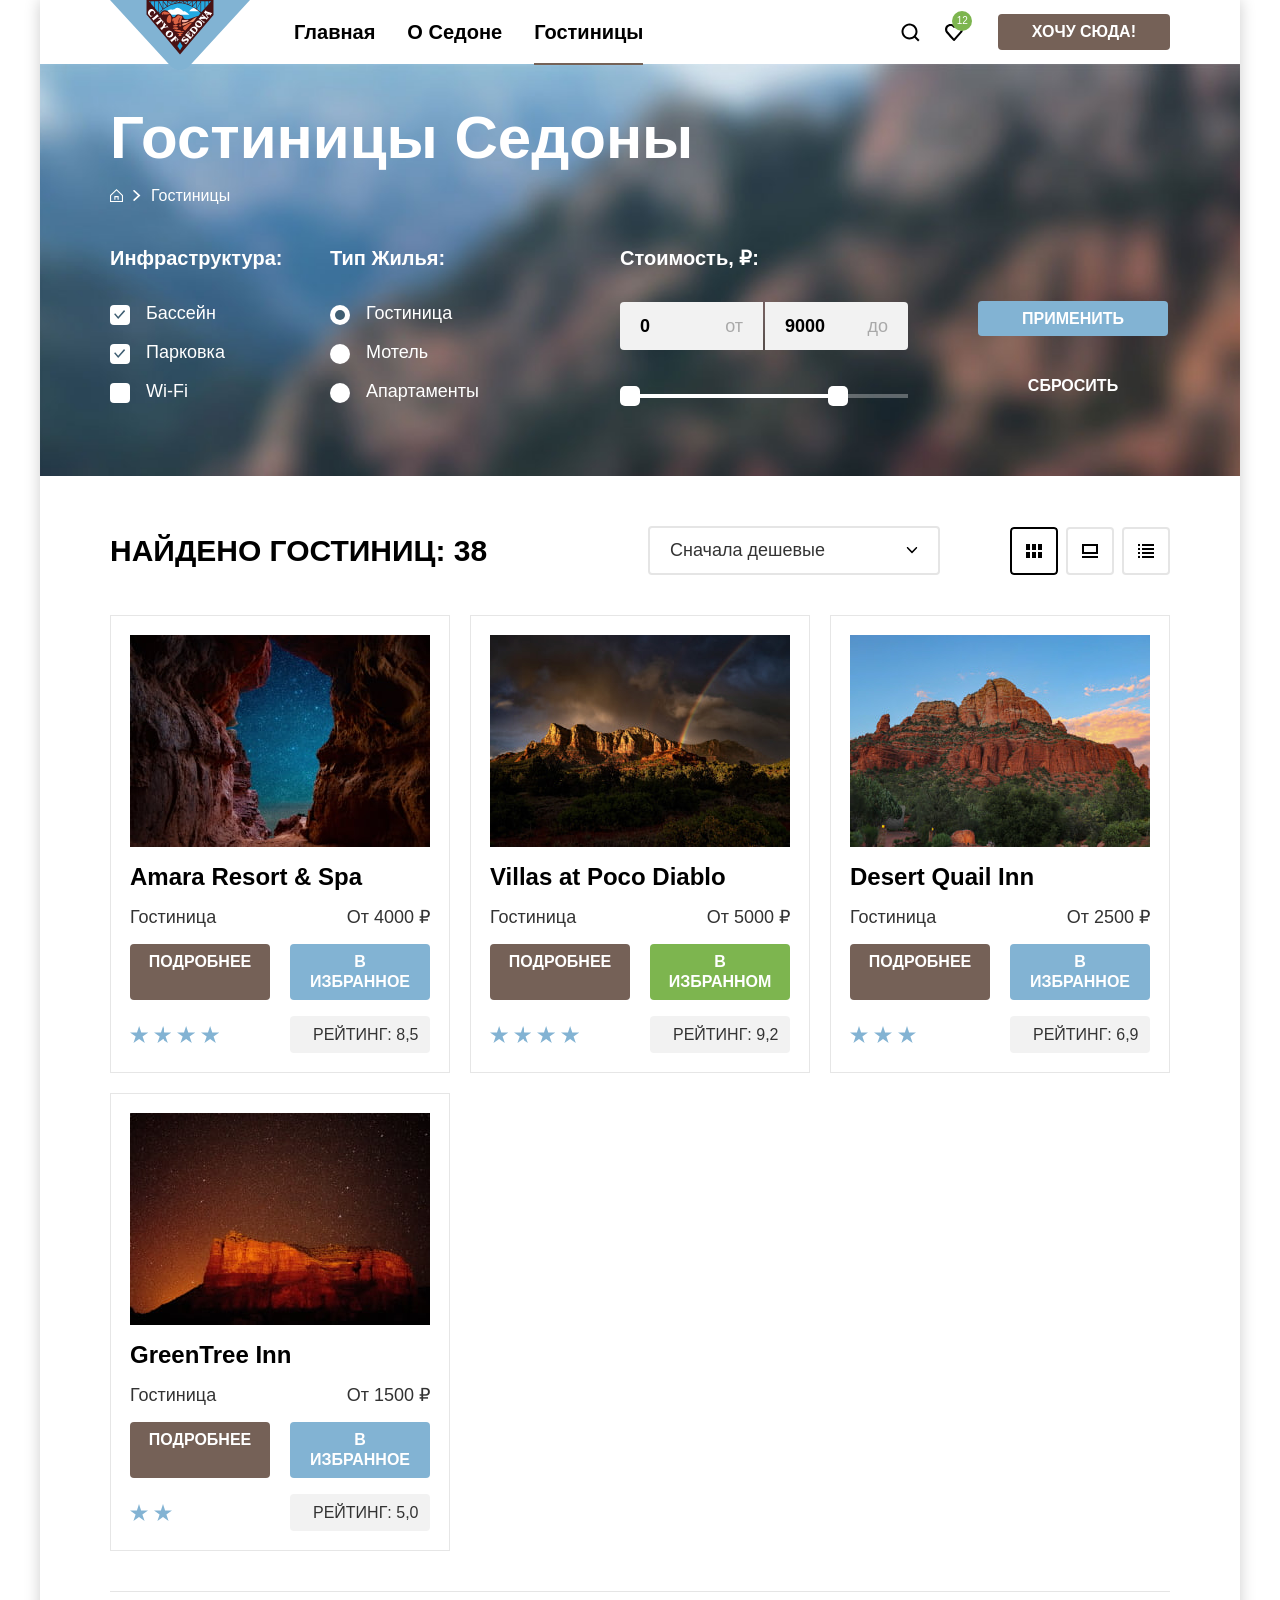
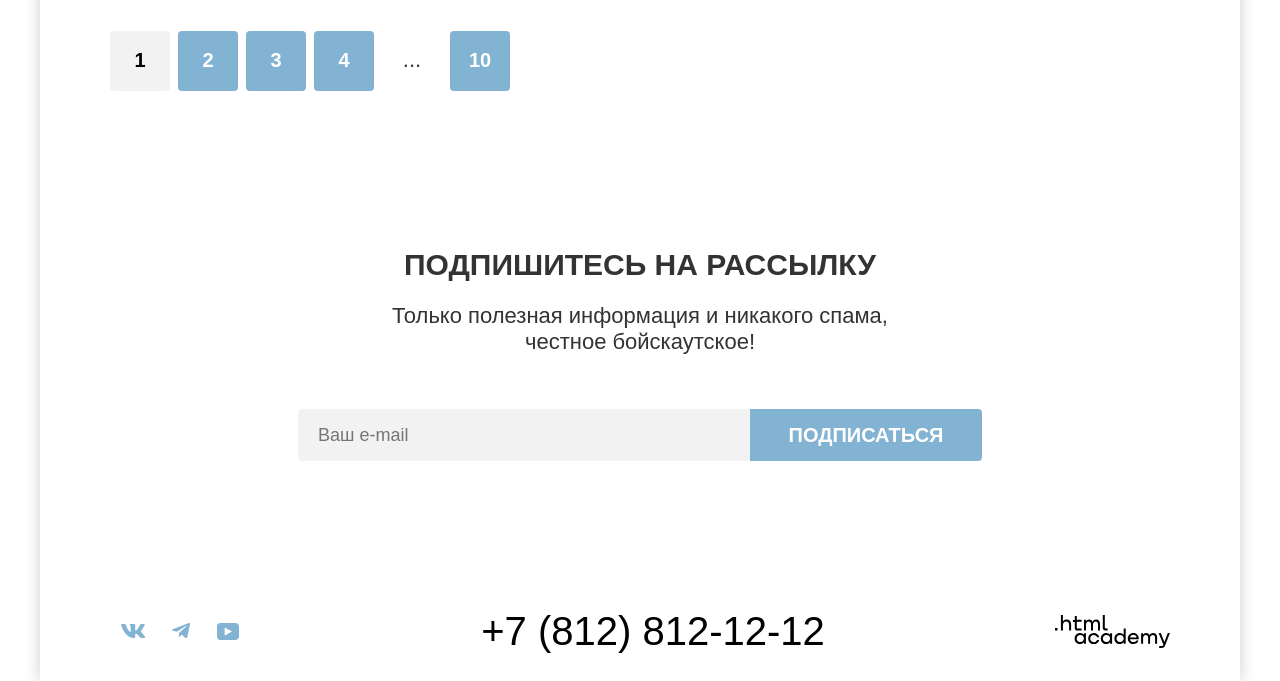
==== catalog.html @ 86e35dd7 "Merge pull request #1 from SvetLanna102/master" ====
<!doctype html>
<html lang="ru">

  <head>
    <meta charset="utf-8">
    <title>HTML Academy: Седона</title>
    <link rel="icon" href="favicon.ico" sizes="32x32">
    <link rel="shortcut icon" href="favicon.ico" type="images/x-icon">
    <link rel="stylesheet" href="styles/styles.css">
    <link rel="stylesheet" href="styles/outline-settings.css">
  </head>

  <body>
    <div class="page-container">
      <header data-test="header" class="header-page">
        <a class="navigation-logo" href="index.html">
          <img class="header-page-logo" src="images/logo-sedona.svg" width="140" height="70"
            alt="Логотип городка Седона">
        </a>
        <nav class="navigation">
          <ul class="navigation-list">
            <li class="navigation-item">
              <a class="navigation-link" href="index.html" aria-current="page">Главная</a>
            </li>
            <li class="navigation-item">
              <a class="navigation-link" href="#">О Седоне</a>
            </li>
            <li class="navigation-item">
              <a class="navigation-link navgation-link-current" href="catalog.html">Гостиницы</a>
            </li>
          </ul>
          <ul class="navigation-user">
            <li class="navigation-user-item">
              <a class="navigation-link navigation-link-search" href="#">
                <span class="visually-hidden">Поиск</span>
              </a>
            </li>
            <li class="navigation-user-item">
              <a class="navigation-link navigation-link-favourites" href="#">
                <span class="visually-hidden">Избранное</span>
                <span class="count">12</span>
              </a>
            </li>
            <li class="navigation-user-item">
              <a class="navigation-link-button" href="#">Хочу сюда!</a>
            </li>
          </ul>
        </nav>

      </header>
      <main data-test="main" class="main-inner">
        <section data-test="filter" class="filter-content">
          <header class="inner-header">
            <h1 class="inner-header-title">Гостиницы Седоны</h1>
            <ul class="breadcrumbs">
              <li class="breadcrumbs-item">
                <a class="breadcrumbs-link" href="index.html">
                  <span class="visually-hidden">Главная</span>
                </a>
              </li>
              <li class="breadcrumbs-item">
                <a class="breadcrumbs-link-hotel">Гоcтиницы</a>
              </li>
            </ul>
          </header>
          <h2 class="visually-hidden">Фильтры для поиска</h2>
          <form class="catalog-filter" action="https://echo.htmlacademy.ru/" method="get">
            <fieldset class="filter-content-group filter-complex">
              <legend class="filter-content-title">Инфраструктура:</legend>
              <ul class="filter-content-list">
                <li class="filter-content-item">
                  <label class="control">
                    <input class="control-input visually-hidden" type="checkbox" name="swiming-pool" checked>
                    <span class="control-mark"></span>
                    <span class="control-label"> Бассейн </span>
                  </label>
                </li>
                <li class="filter-content-item">
                  <label class="control">
                    <input class="control-input visually-hidden" type="checkbox" name="parking" checked>
                    <span class="control-mark"></span>
                    <span class="control-label"> Парковка </span>

                  </label>
                </li>
                <li class="filter-content-item">
                  <label class="control">
                    <input class="control-input visually-hidden" type="checkbox" name="wi-fi">
                    <span class="control-mark"></span>
                    <span class="control-label"> Wi-Fi </span>

                  </label>
                </li>
              </ul>
            </fieldset>
            <fieldset class="filter-content-group filter-type-housing">
              <legend class="filter-content-title">Тип Жилья:</legend>
              <ul class="filter-content-list">
                <li class="filter-content-item">
                  <label class="control">
                    <input class="control-input visually-hidden" type="radio" name="hotel-group" value="hotel" checked>
                    <span class="control-mark"></span>
                    <span class="control-label"> Гостиница </span>
                  </label>
                </li>
                <li class="filter-content-item">
                  <label class="control">
                    <input class="control-input visually-hidden" type="radio" name="hotel-group" value="motel">
                    <span class="control-mark"></span>
                    <span class="control-label"> Мотель </span>
                  </label>
                </li>
                <li class="filter-content-item">
                  <label class="control">
                    <input class="control-input visually-hidden" type="radio" name="hotel-group" value="apartmens">
                    <span class="control-mark"></span>
                    <span class="control-label"> Апартаменты </span>
                  </label>
                </li>
              </ul>
            </fieldset>
            <fieldset class="filter-content-group filter-cost">
              <legend class="filter-content-title">Стоимость, ₽:</legend>
              <div class="range-cost">
                <label for="price-from" class="catalog-filter-label">
                  <span class="price-filter-text">от</span>
                  <input class="field-price field-price-from" type="number" name="price-from" id="price-from" value="0"
                    placeholder="0"></label>
                <label for="price-to" class="catalog-filter-label">
                  <span class="price-filter-text">до</span>
                  <input class="field-price field-price-to" type="number" name="price-to" id="price-to" value="9000"
                    placeholder="9000"></label>
              </div>

              <div class="range-scale">
                <div class="range-bar" style="left: 0; width: 226px;">
                  <button type="button" class="range-toggle toggle-min">
                    <span class="visually-hidden">Изменить минимальную цену</span>
                  </button>
                  <button type="button" class="range-toggle toggle-max">
                    <span class="visually-hidden">Изменить максимальную цену</span>
                  </button>
                </div>
              </div>

            </fieldset>
            <div class="filter-content-button">
              <button class="button-apply" type="submit">Применить</button>
              <button class="button-reset" type="reset">Сбросить</button>
            </div>
          </form>
        </section>
        <section data-test="catalog" class="catalog-hotel">
          <div class="catalog-hotel-sorting">
            <h2 class="catalog-hotel-title">Найдено гостиниц: <span>38</span></h2>
            <select class="select-catalog-hotel" aria-label="Сортировка">
              <option value="cheap">Сначала дешевые</option>
              <option value="expensive">Сначала дорогие</option>
            </select>
            <ul class="view-card-hotel-list">
              <li class="view-card-hotel-item">
                <a class="view-sort view-sort-tile " href="catalog.html?view=tile">
                  <span class="visually-hidden">Показать карточки</span>
                </a>
              </li>
              <li class="view-card-hotel-item">
                <a class="view-sort view-sort-card " href="catalog.html?view=card">
                  <span class="visually-hidden">Показать карточки подробнее</span>
                </a>
              </li>
              <li class="view-card-hotel-item">
                <a class="view-sort view-sort-list" href="catalog.html?view=list">
                  <span class="visually-hidden">Показать список</span>
                </a>
              </li>
            </ul>
          </div>
          <ul class="card-hotel-list">
            <li class="card-hotel-item">
              <a class="card-hotel-title-link" href="#">
                <h3 class="card-hotel-title">Amara Resort & Spa</h3>
              </a>
              <a class="card-hotel-link" href="#">
                <img class="card-hotel-image" src="images/catalog/hotel-1.jpg" width="300" height="212"
                  alt="Вид на ночное небо из ущелья">
              </a>
              <p class="card-hotel-group">Гостиница</p>
              <p class="card-hotel-price">От 4000 ₽</p>
              <a class="card-hotel-more" href="#">Подробнее</a>
              <button class="favorites" type="button">В избранное</button>
              <p class="stars stars-four">
                <span class="visually-hidden">4 звезды</span>
              </p>
              <p class="rating">Рейтинг: 8,5</p>
            </li>
            <li class="card-hotel-item">
              <a class="card-hotel-title-link" href="#">
                <h3 class="card-hotel-title">Villas at Poco Diablo</h3>
              </a>
              <a class="card-hotel-link" href="#">
                <img class="card-hotel-image" src="images/catalog/hotel-2.jpg" width="300" height="212"
                  alt="Вид на горы и радугу">
              </a>
              <p class="card-hotel-group">Гостиница</p>
              <p class="card-hotel-price">От 5000 ₽</p>
              <a class="card-hotel-more" href="#">Подробнее</a>
              <button class="favorites favorites-active" type="button">В избранном</button>
              <p class="stars stars-four">
                <span class="visually-hidden">4 звезды</span>
              </p>
              <p class="rating">Рейтинг: 9,2</p>
            </li>
            <li class="card-hotel-item">
              <a class="card-hotel-title-link" href="#">
                <h3 class="card-hotel-title">Desert Quail Inn</h3>
              </a>
              <a class="card-hotel-link" href="#">
                <img class="card-hotel-image" src="images/catalog/hotel-3.jpg" width="300" height="212"
                  alt="Вид на дневное небо и горы"></a>
              <p class="card-hotel-group">Гостиница</p>
              <p class="card-hotel-price">От 2500 ₽</p>
              <a class="card-hotel-more" href="#">Подробнее</a>
              <button class="favorites" type="button">В избранное</button>
              <p class="stars stars-three">
                <span class="visually-hidden">3 звезды</span>
              </p>
              <p class="rating">Рейтинг: 6,9</p>
            </li>
            <li class="card-hotel-item">
              <a class="card-hotel-title-link" href="#">
                <h3 class="card-hotel-title">GreenTree Inn</h3>
              </a>
              <a class="card-hotel-link" href="#">
                <img class="card-hotel-image" src="images/catalog/hotel-4.jpg" width="300" height="212"
                  alt="Вид на ночное небо и горы"></a>
              <p class="card-hotel-group">Гостиница</p>
              <p class="card-hotel-price">От 1500 ₽</p>
              <a class="card-hotel-more" href="#">Подробнее</a>
              <button class="favorites" type="button">В избранное</button>
              <p class="stars stars-two">
                <span class="visually-hidden">2 звезды</span>
              </p>
              <p class="rating">Рейтинг: 5,0</p>
            </li>
          </ul>
          <ul class="pagination">
            <li class="pagination-item">
              <a class="pagination-link pagination-current" href="#">1</a>
            </li>
            <li class="pagination-item">
              <a class="pagination-link" href="#">2</a>
            </li>
            <li class="pagination-item">
              <a class="pagination-link" href="#">3</a>
            </li>
            <li class="pagination-item">
              <a class="pagination-link" href="#">4</a>
            </li>
            <li class="pagination-item">
              <span class="ellipsis">...</span>
            </li>
            <li class="pagination-item">
              <a class="pagination-link" href="#">10</a>
            </li>
          </ul>
        </section>
        <section data-test="subscribe" class="subscribe-catalog">
          <h2 class="subscribe-title-catalog">Подпишитесь на рассылку</h2>
          <p class="subscribe-description">
            Только полезная информация и никакого спама,<br> честное бойскаутское!
          </p>
          <form class="subscribe-form" action="https://echo.htmlacademy.ru/" method="post">
            <label for="subscribe-email" class="visually-hidden">Email</label>
            <input class="subscribe-field subscribe-field-catalog" placeholder="Ваш e-mail" type="email"
              name="subscribe-email" id="subscribe-email" required>
            <button class="button subscribe-button" type="submit">Подписаться</button>
          </form>
        </section>
      </main>

      <footer data-test="footer" class="page-footer">
        <ul class="footer-social-list">
          <li class="social-item">
            <a class="button-social-vk" href="#">
              <span class="visually-hidden">ВКонтакте</span>
            </a>
          </li>
          <li class="footer-social-item">
            <a class="button-social-telegram" href="#">
              <span class="visually-hidden">Телеграм</span>
            </a>
          </li>
          <li class="footer-social-item">
            <a class="button-social-youtube" href="#">
              <span class="visually-hidden">Ютуб</span>
            </a>
          </li>
        </ul>
        <a class="contacts-phone" href="tel:88128121212">+7 (812) 812-12-12</a>
        <a class="htmlacademy-link" href="https://htmlacademy.ru/">
          <span class="visually-hidden">"Логотип HTML academy"</span>
        </a>
      </footer>
    </div>
  </body>

</html>
---- styles/styles.css ----
@font-face {
  font-family: "PT Sans";
  font-weight: 400;
  font-style: normal;
  src: url("../fonts/ptsans-400.woff2") format("woff2");
  font-display: swap;
}

@font-face {
  font-family: "PT Sans";
  font-weight: 700;
  font-style: normal;
  src: url("../fonts/ptsans-700.woff2") format("woff2");
  font-display: swap;
}

body {
  margin: 0;
  font-family: "PT Sans", sans-serif;
  font-size: 22px;
  line-height: 26px;
  color: #333333;
  background-color: #ffffff;
  min-width: 1280px;
  min-height: 100%;
}

*,
*::before,
*::after {
  box-sizing: border-box;
}

html {
  height: 100%;
}

.page-container {
  box-shadow: 0 0 15px 0 rgba(0, 0, 0, 0.2);
  display: flex;
  flex-direction: column;
  min-height: 100vh;
  width: 1200px;
  margin: 0 auto;
}

.header-page {
  display: flex;
  margin: 0;
  padding: 0 70px;
  min-height: 64px;
  align-items: flex-start;
}

.header-page-logo {
  display: block;
}

.navigation {
  display: flex;
  flex-wrap: wrap;
  line-height: 24px;
  font-size: 20px;
  font-weight: 700;
  align-items: flex-start;
  min-height: 64px;
  width: 100%;
}

.navigation-logo {
  margin-right: 28px;
  margin-bottom: -6px;
  z-index: 1;
}

.navigation-logo:hover,
.navigation-logo:focus {
  opacity: 0.8;
  transform: scale(1.05);
}

.navigation-list {
  margin: 0;
  padding: 0;
  list-style-type: none;
  display: flex;
  flex-wrap: wrap;
  max-width: 500px;
}

.navgation-link-current {
  position: relative;
}

.navgation-link-current::after {
  content: "";
  position: absolute;
  left: 16px;
  right: 16px;
  height: 2px;
  bottom: -1px;
  background-color: #756257;
}

.navigation-link,
.navigation-user-link {
  display: block;
  text-decoration: none;
  color: #000000;
  text-align: center;
  padding: 20px 16px;

}

.navigation-link:hover,
.navigation-link:focus-visible {
  opacity: 0.7;
  transform: scale(1.05);
  border-bottom-color: #756257;
}

.navigation-user {
  margin: 0;
  padding: 0;
  list-style-type: none;
  display: flex;
  flex-wrap: wrap;
  margin-left: auto;
  max-width: 310px;
}

.navigation-user-item {
  min-width: 44px;
  min-height: 64px;
}

.navigation-user-link:hover,
.navigation-user-link:focus-visible {
  opacity: 0.7;
  transform: scale(1.05);
}

.navigation-link-favourites,
.navigation-link-search {
  display: block;
  flex-shrink: 0;
  width: 20px;
  height: 20px;
  padding: 22px 10px;
  background-repeat: no-repeat;
  background-position: center;
  box-sizing: content-box;
}

.navigation-link-search {
  background-image: url("../images/icons/search.svg");
}

.navigation-link-favourites {
  position: relative;
  background-image: url("../images/icons/heart.svg");
}

.navigation-link-button {
  display: block;
  font-size: 16px;
  line-height: 20px;
  font-weight: 700;
  color: #ffffff;
  background-color: #756157;
  text-decoration: none;
  text-transform: uppercase;
  padding: 8px 34px;
  border-radius: 4px;
  margin-left: 20px;
  margin-top: 14px;
}

.navigation-link-button:hover,
.navigation-link-button:focus {
  background-color: #615048;
}

.navigation-link-button:active,
.button-search:active {
  color: rgba(255, 255, 255, 0.3);
}

.card-hotel-more {
  font-size: 16px;
  line-height: 20px;
  font-weight: 700;
  color: #ffffff;
  background-color: #756157;
  text-decoration: none;
  text-transform: uppercase;
  padding: 8px;
  border-radius: 4px;
  text-align: center;
}

.card-hotel-more:hover {
  background-color: #615048;
}

.card-hotel-more:active {
  background: #756157;
  color: rgba(255, 255, 255, 0.3);
}

.count {
  font-size: 10px;
  line-height: 10px;
  font-weight: 400;
  color: #ffffff;
  position: absolute;
  background-color: #7db54f;
  text-align: center;
  border-radius: 50%;
  width: 20px;
  height: 20px;
  top: 11px;
  left: 45%;
  padding: 5px;
}

.visually-hidden {
  position: absolute;
  width: 1px;
  height: 1px;
  margin: -1px;
  padding: 0;
  border: 0;
  clip: rect(0 0 0 0);
  overflow: hidden;
}

.main-container {
  flex-grow: 1;
}

.hero {
  background-image: url("../images/divider.svg"), url("../images/background-welcome.jpg");
  background-color: rgba(131, 179, 211, 0.6);
  background-size: 100% auto;
  background-repeat: no-repeat;
  background-position: bottom, center;
  min-height: 485px;
  padding-top: 50px;
  text-align: center;
}

.hero-img {
  max-width: 100%;
  height: auto;
  object-fit: contain;
}

.hero-title {
  font-size: 30px;
  line-height: 36px;
  font-weight: 700;
  text-transform: uppercase;
}

.hero-text {
  font-size: 22px;
  line-height: 26px;
  font-weight: 400;
}

.title {
  font-size: 30px;
  line-height: 36px;
  font-weight: 700;
  text-transform: uppercase;
  margin: 0 auto 25px;
  text-align: center;
}

.text {
  font-size: 22px;
  line-height: 26px;
  font-weight: 400;
  color: #333333;
  text-align: center;
  margin: 0;
}

.advantages {
  max-width: 655px;
  min-height: 260px;
  margin: 0 auto;
  padding: 69px 0;
  text-align: center;
  margin-bottom: 21px;
}

.invitation {
  max-width: 505px;
  min-height: 245px;
  margin: 0 auto;
  padding: 64px 0;
}

.advantages-list {
  margin: 0;
  padding: 0;
  display: flex;
  flex-wrap: wrap;
  list-style: none;
}

.advantages-item-foto {
  color: #ffffff;
  background-color: #82b3d3;
  width: 100%;
  display: flex;
}

.advantages-title-foto {
  font-size: 24px;
  line-height: 28px;
  font-weight: 700;
  text-transform: uppercase;
  margin: 0;
  list-style-type: none;
  margin-bottom: 30px;
  position: relative;
}

.advantages-title-foto::after {
  content: "";
  display: block;
  margin: 30px auto 0;
  width: 60px;
  border-bottom: 2px solid rgba(255, 255, 255, 0.3);
}

.advantages-item {
  background-color: rgba(131, 179, 211, 0.12);
  width: 400px;
  min-height: 385px;
  text-align: center;
  display: flex;
  flex-direction: column;
  align-items: center;
  padding: 112px 84px;
}

.advantages-title::after {
  content: "";
  display: block;
  margin: 30px auto 0;
  width: 60px;
  border-bottom: 2px solid rgba(0, 0, 0, 0.3);
}

.advantages-item-foto-reverse {
  flex-direction: row-reverse;
}

.advantages-item:nth-child(3) {
  background-color: rgba(131, 179, 211, 0.2);
}

.advantages-title {
  font-size: 24px;
  line-height: 28px;
  font-weight: 700;
  color: #000000;
  text-transform: uppercase;
  margin: 0;
  margin-bottom: 30px;
}

.advantages-item-description {
  font-size: 18px;
  line-height: 21px;
  font-weight: 400;
  color: #333333;
  min-width: 231px;
  margin: 0;
}

.advantages-item-description-foto {
  font-size: 18px;
  line-height: 21px;
  font-weight: 400;
  margin: 0;
}

.advantages-item-container {
  width: 400px;
  padding: 102px 85px;
  display: flex;
  flex-direction: column;
  justify-content: center;
  align-items: center;
  text-align: center;
}

.images-street,
.images-bridge {
  width: 800px;
  height: auto;
  vertical-align: middle;
  object-fit: cover;
}

.services-title {
  font-size: 30px;
  line-height: 36px;
  font-weight: 700;
  color: #000000;
  text-transform: uppercase;
  text-align: center;
  margin: 0;
  padding: 0;
  margin-bottom: 20px;
}

.services-description {
  font-size: 22px;
  line-height: 26px;
  font-weight: 400;
  color: #333333;
  text-align: center;
  margin: 0;
  bottom: 0;
}

.services-list {
  display: flex;
  flex-wrap: wrap;
  list-style: none;
  margin: 0;
  padding: 0;
  min-height: 385px;
}

.services-item {
  background-color: rgba(131, 179, 211, 0.12);
  text-align: center;
  width: 400px;
  padding: 80px 85px;
}

.services-item-title {
  font-size: 24px;
  line-height: 28px;
  font-weight: 700;
  margin: 0;
  padding: 0;
  margin-bottom: 30px;
}

.services-item:nth-child(2) {
  background-color: #ffffff;
}

.services-item-description {
  font-size: 18px;
  line-height: 21px;
  font-weight: 400;
  color: #333333;
  margin: 0;
}

.services-item-housing::before {
  background-image: url("../images/icons/home-1.svg");
}

.services-item-food::before {
  background-image: url("../images/icons/food.svg");
}

.services-item-souvenirs::before {
  background-image: url("../images/icons/present.svg");
}

.services-item::before {
  content: "";
  background-repeat: no-repeat;
  background-position: center;
  background-size: contain;
  display: block;
  margin: auto;
  width: 75px;
  height: 72px;
  margin-bottom: 30px;
}

.booking {
  padding: 95px 300px;
  text-align: center;
}

.booking-title {
  font-size: 30px;
  line-height: 36px;
  font-weight: 700;
  color: #000000;
  text-transform: uppercase;
  margin: 0;
  margin-bottom: 20px;
}

.booking-description {
  font-size: 22px;
  line-height: 26px;
  font-weight: 400;
  color: #333333;
  margin: 0;
  margin-bottom: 55px;
}

.button-search {
  font-family: inherit;
  font-size: 20px;
  line-height: 36px;
  font-weight: 700;
  color: #ffffff;
  background-color: #756157;
  width: 376px;
  min-height: 52px;
  text-decoration: none;
  text-transform: uppercase;
  margin: 0;
  border: none;
}

.button-search:hover,
.button-search:focus {
  background-color: #615048;
}

.subscribe-form {
  display: flex;
  width: 100%;
  max-width: 684px;
  min-height: 52px;
}

.subscribe,
.subscribe-catalog {
  padding: 96px 258px 104px;
  text-align: center;
  min-height: 415px;
}

.subscribe {
  background-image: url("../images/background-filter.jpg");
  background-color: #82b3d3;
  background-repeat: no-repeat;
  background-position: center;
  background-size: cover;
}

.subscribe-title,
.subscribe-title-catalog {
  font-size: 30px;
  line-height: 36px;
  font-weight: 700;
  text-align: center;
  text-decoration: none;
  text-transform: uppercase;
  margin: 0;
  margin-bottom: 20px;
}

.subscribe-title {
  color: #ffffff;
}

.subscribe-description {
  margin: 0;
  margin-bottom: 54px;
}

.subscribe-note {
  font-size: 22px;
  line-height: 26px;
  font-weight: 400;
  color: #ffffff;
  text-align: center;
  text-decoration: none;
  margin: 0;
  margin-bottom: 55px;
}

.subscribe-button {
  font-family: inherit;
  font-size: 20px;
  line-height: 36px;
  font-weight: 700;
  color: #ffffff;
  text-transform: uppercase;
  background-color: #82b3d3;
  width: 232px;
  border-style: none;
  border-radius: 0 4px 4px 0;
}

.subscribe-button:hover,
.subscribe-button:focus {
  background-color: #68a2ca;
}

.subscribe-button:active {
  color: rgba(255, 255, 255, 0.3);
}

.subscribe-field:disabled {
  cursor: not-allowed;
}

.button-search:disabled,
.subscribe-button:disabled,
.button-apply:disabled,
.favorites:disabled,
.card-hotel-more:disabled {
  background-color: #e5e5e5;
  cursor: not-allowed;
  pointer-events: none;
}

.button-reset:disabled {
  opacity: 0.1;
}

.subscribe-field {
  flex-grow: 1;
  font-family: inherit;
  font-size: 18px;
  line-height: 24px;
  font-weight: 400;
  box-sizing: border-box;
  padding: 12px 20px;
  border-radius: 4px 0 0 4px;
  border-style: none;
}

.subscribe-field-catalog {
  background: #f2f2f2;
}

.page-footer {
  display: flex;
  justify-content: space-between;
  align-items: center;
  padding: 45px 70px 30px;
  max-width: 1200px;
}

.footer-social-list {
  display: flex;
  flex-wrap: wrap;
  margin: 0;
  padding: 0;
  list-style: none;
  max-width: 240px;
}

.button-social-vk,
.button-social-telegram,
.button-social-youtube {
  display: block;
  width: 47px;
  height: 40px;
  background-color: #83b3d3;
  -webkit-mask-repeat: no-repeat;
  mask-repeat: no-repeat;
  -webkit-mask-position: center;
  mask-position: center;
}

.button-social-vk {
  -web-mask-image: url("../images/social-vk.svg");
  mask-image: url("../images/social-vk.svg");
}

.button-social-telegram {
  -web-mask-image: url("../images/social-telegram.svg");
  mask-image: url("../images/social-telegram.svg");
}

.button-social-youtube {
  -web-mask-image: url("../images/social-youtube.svg");
  mask-image: url("../images/social-youtube.svg");
}

.button-social-vk:hover,
.button-social-vk:focus,
.button-social-telegram:hover,
.button-social-telegram:focus,
.button-social-youtube:hover,
.button-social-youtube:focus {
  background: #68a2ca;
}

.button-social-vk:active,
.button-social-telegram:active,
.button-social-youtube:active {
  background: rgba(104, 162, 202, 0.3);
}

.contacts-phone {
  font-size: 40px;
  line-height: 40px;
  color: #000000;
  text-decoration: none;
  text-transform: uppercase;
  text-align: center;
  width: 400px;
}

.contacts-phone:hover,
.contacts-phone:focus {
  color: #756157;
}

.contacts-phone:active {
  color: rgba(117, 97, 87, 0.3);
}

.htmlacademy-link {
  display: block;
  mask-image: url("../images/logo-html-academy.svg");
  mask-repeat: no-repeat;
  mask-position: center;
  width: 115px;
  height: 35px;
  background: #000000;
}

.htmlacademy-link:hover,
.htmlacademy-link:focus {
  background: #756157;
}

.htmlacademy-link:active {
  background: rgba(117, 97, 87, 0.3);
}

.inner-header-title {
  font-size: 60px;
  line-height: 78px;
  font-weight: 700;
  color: #ffffff;
  text-decoration: none;
  margin: 0;
  margin-bottom: 8px;
}

.filter-content {
  background-image: url("../images/catalog-filter.jpg");
  background-repeat: no-repeat;
  background-position: center;
  background-color: #82b3d3;
  background-size: cover;
  min-height: 412px;
  padding: 35px 70px;
}

.breadcrumbs {
  display: flex;
  flex-wrap: wrap;
  margin: 0 0 40px 0;
  padding: 0;
  list-style-type: none;
  align-items: center;
}

.breadcrumbs-item {
  display: flex;
  align-items: center;
}

.breadcrumbs-link:hover,
.breadcrumbs-link-hotel:hover {
  opacity: 0.6;
}

.breadcrumbs-link:active,
.breadcrumbs-link-hotel:active {
  opacity: 0.3;
}

.breadcrumbs-link {
  display: block;
  background-image: url("../images/icons/house.svg");
  background-repeat: no-repeat;
  background-position: center;
  background-size: contain;
  width: 13px;
  height: 15px;
}

.breadcrumbs-item:not(:last-child)::after {
  content: "";
  display: block;
  background-image: url("../images/icons/vector-breadcrumbs.svg");
  background-repeat: no-repeat;
  background-position: center;
  background-size: contain;
  width: 8px;
  height: 11px;
  margin-left: 10px;
  margin-right: 10px;
}

.breadcrumbs-link-hotel {
  font-size: 16px;
  line-height: 21px;
  font-weight: 400;
  color: #ffffff;
  text-decoration: none;
}

.control {
  position: relative;
  display: block;
  padding-left: 36px;
  font-size: 18px;
  line-height: 23px;
  font-weight: 400;
  color: #ffffff;
}

.control:has(.control-input:disabled) {
  opacity: 0.3;
  pointer-events: none;
}

.control-mark {
  position: absolute;
  top: 1px;
  left: 0;
  width: 20px;
  height: 20px;
  background-color: #ffffff;
  border-radius: 4px;
  box-sizing: border-box;
  margin: 0;
  margin-top: 1.5px;
  margin-bottom: 1.5px;
}

.control-label {
  text-align: center;
}

.control-input[type="checkbox"]:checked + .control-mark::before {
  content: "";
  position: absolute;
  top: 50%;
  left: 50%;
  transform: translate(-50%, -50%);
  width: 12px;
  height: 12px;
  background-image: url("../images/icons/check-mark.svg");
  background-repeat: no-repeat;
  background-position: center;
  background-size: contain;
}

.control:hover .control-mark {
  background-color: rgba(255, 255, 255, 0.6);
  border-color: rgba(255, 255, 255, 0.6)
}

.control-input:focus-visible + .control-mark {
  outline: 3px solid #83b3d3;
}

.control:hover .control-label {
  color: rgba(255, 255, 255, 0.6);
}

.control-input[type="radio"] + .control-mark {
  border-radius: 50%;
}

.control-input[type="radio"]:checked + .control-mark::before {
  position: absolute;
  top: 5px;
  left: 5px;
  width: 10px;
  height: 10px;
  background: #3f5e72;
  border-radius: 50%;
  content: "";
}

.filter-content-title {
  font-size: 20px;
  line-height: 24px;
  font-weight: 700;
  color: #ffffff;
  margin-bottom: 32px;
  padding: 0;
}

.filter-content-list {
  margin: 0;
  padding: 0;
  display: flex;
  flex-direction: column;
  gap: 16px;
  list-style-type: none;
  min-width: 112px;
}

.filter-content-group {
  border: none;
  margin: 0;
  padding: 0;
  min-width: 150px;
}

.filter-complex {
  margin-right: 70px;
}

.filter-type-housing {
  margin-right: 140px;
}

.filter-cost {
  min-width: 288px;
  margin-right: 70px;
}

.catalog-filter {
  display: flex;
  align-items: flex-start;
  margin: 0;
  padding: 0;
}

.range-cost {
  display: flex;
  width: 288px;
}

.range-scale {
  position: relative;
  width: 100%;
  height: 4px;
  margin-top: 44px;
  background-color: rgba(255, 255, 255, 0.3);
}

.range-bar {
  position: absolute;
  height: 4px;
  background-color: #ffffff;
}

.range-toggle {
  position: absolute;
  width: 20px;
  height: 20px;
  background: #ffffff;
  border: none;
  border-radius: 5px;
  cursor: pointer;
}

.range-toggle:hover {
  background-color: #ffffff;
  box-shadow: 0 4px 10px 0 rgba(0, 0, 0, 0.25);
}

.range-toggle:focus {
  border: 3px solid #83b3d3;
  box-shadow: 0 4px 10px 0 rgba(0, 0, 0, 0.25);
  outline: none;
}

.range-toggle:active {
  border: 2px solid #83b3d3;
  box-shadow: 0 7px 15px 0 rgba(0, 0, 0, 0.4);
}

.toggle-min {
  top: -8px;
  left: 0;
}

.toggle-max {
  top: -8px;
  right: -2px;
}

.catalog-filter-label:not(:last-child) {
  display: flex;
  margin-right: 2px;
}

.field-price::-webkit-outer-spin-button,
.field-price::-webkit-inner-spin-button {
  appearance: none;
  margin: 0;
}

.catalog-filter-label {
  position: relative;
}

.price-filter-text {
  position: absolute;
  font-size: 18px;
  line-height: 24px;
  font-weight: 400;
  top: 12px;
  right: 20px;
  color: rgba(0, 0, 0, 0.3)
}

.field-price {
  font-family: inherit;
  font-size: 18px;
  line-height: 24px;
  font-weight: 700;
  width: 143px;
  height: 48px;
  outline: none;
  box-sizing: border-box;
  background-color: #f2f2f2;
  padding: 12px 40px 12px 20px;
  border-style: none;
  -moz-appearance: textfield;
}

.field-price:hover {
  background-color: #e5e5e5;
}

.field-price:focus {
  border: 3px solid #83b3d3;
}

.field-price-from {
  border-radius: 4px 0 0 4px;
}

.field-price-to {
  border-radius: 0 4px 4px 0;
}

.catalog-hotel-sorting {
  display: flex;
  align-items: center;
  margin-bottom: 40px;
}

.view-card-hotel-list {
  display: flex;
  flex-wrap: wrap;
  margin: 0;
  padding: 0;
  list-style-type: none;
  margin-left: auto;
}

.view-card-hotel-item {
  width: 48px;
  height: 48px;
  margin-right: 8px;
}

.view-card-hotel-item:last-child {
  margin-right: 0;
}

.view-sort {
  display: block;
  box-sizing: border-box;
  border-radius: 4px;
  width: 48px;
  height: 48px;
  background-repeat: no-repeat;
  background-position: center;
}

.view-sort-tile {
  background-image: url("../images/icons/view-icon-3.svg");
}

.view-sort-card {
  background-image: url("../images/icons/view-icon-2.svg");
  border: 2px solid #e5e5e5;
}

.view-sort-list {
  background-image: url("../images/icons/view-icon-1.svg");
  border: 2px solid #e5e5e5;
}

.view-sort:hover {
  border: 2px solid #000000;
}

.view-sort:focus {
  border: 2px solid #68a2ca;
  outline: none;
}

.card-hotel-list {
  display: grid;
  grid-template-columns: repeat(3, 1fr);
  gap: 20px;
  padding: 0;
  list-style: none;
  margin: 0;
  margin-bottom: 40px;
  position: relative;
}

.card-hotel-list::after {
  content: "";
  position: absolute;
  height: 1px;
  width: 1060px;
  background-color: #e5e5e5;
  top: 100%;
  margin-top: 40px;
}

.card-hotel-item {
  display: grid;
  grid-template-rows: 212px 1fr repeat(3, auto);
  grid-template-columns: 140px 140px;
  gap: 16px 20px;
  padding: 19px;
  border: 1px solid #e6e6e6;
  width: 340px;
  min-height: 438px;
}

.card-hotel-image:hover {
  opacity: 0.9;
}

.button-apply,
.button-reset {
  font-family: inherit;
  font-size: 16px;
  font-weight: 700;
  line-height: 20px;
  color: #ffffff;
  border-radius: 4px;
  min-width: 190px;
  min-height: 35px;
  text-align: center;
  text-transform: uppercase;
  border: none;
}

.button-apply {
  background: #82b3d3;
  margin-bottom: 32px;
}

.button-apply:hover {
  background: #68a2ca;
}

.button-apply:focus-visible {
  background-color: #68a2ca;
  color: #ffffff;
  outline: none;
}

.button-apply:active {
  background: #82b3d3;
  color: rgba(255, 255, 255, 0.3);
}

.button-reset {
  background-color: transparent;
}

.button-reset:hover {
  color: rgba(255, 255, 255, 0.8);
}

.button-reset:focus-visible {
  border: 3px solid #83b3d3;
  outline: none;
}

.button-reset:active {
  color: rgba(255, 255, 255, 0.3);
}

.filter-content-button {
  margin-left: auto;
  padding-top: 0;
  align-self: flex-end;
}

.catalog-hotel {
  padding: 50px 70px 60px;
}

.catalog-hotel-title {
  font-size: 30px;
  line-height: 36px;
  font-weight: 700;
  color: #000000;
  text-transform: uppercase;
  margin: 0;
  padding: 0;
  width: 538px;
}

.card-hotel-link {
  text-decoration: none;
  grid-column: 1/-1;
  grid-row: 1;
}

.card-hotel-title {
  font-size: 24px;
  line-height: 28px;
  font-weight: 700;
  color: #000000;
  margin: 0;
  grid-column: 1/-1;
  grid-row: 3;
}

.card-hotel-title-link {
  grid-column: 1/-1;
  grid-row: 2;
  text-decoration: none;
}

.card-hotel-title:hover {
  opacity: 0.9;
  transform: scale(1.02);
}

.select-catalog-hotel {
  font-family: inherit;
  font-size: 18px;
  line-height: 21px;
  color: #333333;
  display: block;
  width: 292px;
  height: 49px;
  appearance: none;
  border: 2px solid #e5e5e5;
  background-color: #ffffff;
  border-radius: 4px;
  padding: 12px 20px;
  background-image: url("../images/icons/vector.svg");
  background-repeat: no-repeat;
  background-size: 12px 7px;
  background-position: center right 20px;
}

.select-catalog-hotel:hover,
.select-catalog-hotel:focus-visible {
  border: 2px solid #68a2ca;
  outline: none;
}

.select-catalog-hotel:disabled {
  border-color: rgba(0, 0, 0, 0.3);
  cursor: not-allowed;
  opacity: 0.3;
}

.card-hotel-group,
.card-hotel-price {
  font-size: 18px;
  line-height: 21px;
  font-weight: 400;
  color: #333333;
  margin: 0;
}

.card-hotel-price {
  justify-self: end;
}

.card-hotel-image {
  object-fit: cover;
}

.favorites {
  font-family: inherit;
  font-size: 16px;
  line-height: 20px;
  font-weight: 700;
  color: #ffffff;
  background-color: #82b3d3;
  border: none;
  border-radius: 4px;
  min-height: 36px;
  text-align: center;
  text-transform: uppercase;
  padding: 8px 18px;

}

.favorites-active {
  background-color: #7db54f;
}

.favorites:hover,
.favorites:focus {
  background-color: #68a2ca;
}

.favorites:active {
  background: #82b3d3;
  color: rgba(255, 255, 255, 0.3);
}

.favorites-active:hover,
.favorites-active:focus {
  background-color: #6c9e42;
}

.favorites-active:active {
  background: #7db54f;
  color: rgba(255, 255, 255, 0.3);
}

.rating {
  font-size: 16px;
  line-height: 20px;
  font-weight: 400;
  color: #333333;
  text-transform: uppercase;
  background-color: #f2f2f2;
  border-radius: 4px;
  margin: 0;
  padding: 9px 10px 8px 23px;
  grid-column: 2/3;
  grid-row: 5;
  width: 140px;
  justify-self: end;
  align-self: center;
}

.pagination {
  display: flex;
  flex-wrap: wrap;
  margin: 0;
  padding: 0;
  list-style: none;
  min-width: 400px;
  padding-top: 40px;
}

.pagination-link {
  display: block;
  box-sizing: border-box;
  font-size: 20px;
  line-height: 36px;
  font-weight: 700;
  color: #ffffff;
  background-color: #82b3d3;
  min-width: 60px;
  height: 60px;
  text-decoration: none;
  text-align: center;
  margin-right: 8px;
  border-radius: 4px;
  padding: 11px;
}

.pagination-current {
  color: #000000;
  background-color: #f2f2f2;
}

.pagination-link:hover,
.pagination-link:focus {
  background: #68a2ca;
  border: 1px solid #82b3d3;
}

.pagination-link:active {
  background: #82b3d3;
  color: rgba(255, 255, 255, 0.3);
}

.ellipsis {
  display: block;
  margin: 0;
  width: 60px;
  height: 60px;
  text-align: center;
  margin-right: 8px;
  border-radius: 4px;
  padding: 10px;
  padding-top: 16px;
}

.stars {
  margin: 0;
  background-image: url("../images/icons/star.svg");
  background-repeat: space no-repeat;
  background-position: left center;
  background-size: 18px 17px;
}

.stars-two {
  width: 42px;
}

.stars-three {
  width: 66px;
}

.stars-four {
  width: 89px;
}

/* Модальное окно */
.modal-container {
  position: fixed;
  top: 0;
  left: 0;
  width: 100%;
  height: 100%;
  z-index: 100;
  display: flex;
  align-items: center;
  justify-content: center;
  background-color: rgba(242, 242, 242, 0.8);
}

.modal {
  position: relative;
  width: 717px;
  min-height: 576px;
  background-color: #ffffff;
  border-radius: 30px;
  padding: 64px 70px;
  box-shadow: 0 25px 50px rgba(0, 0, 0, 0.15);
  box-sizing: border-box;
}

.modal-content {
  display: flex;
  justify-content: space-between;
  align-items: flex-start;
  margin-bottom: 40px;
}

.modal-title {
  margin: 0;
  margin-bottom: 24px;
  font-size: 30px;
  line-height: 36px;
  font-weight: 700;
  color: #000000;
  text-transform: uppercase;
}

.modal-close-button {
  position: absolute;
  padding: 0;
  top: 64px;
  right: 52px;
  width: 52px;
  height: 52px;
  background-color: #f2f2f2;
  border: none;
  border-radius: 50%;
  cursor: pointer;
}

.modal-close-button::before {
  content: "";
  position: absolute;
  top: 50%;
  left: 50%;
  transform: translate(-50%, -50%);
  width: 14px;
  height: 14px;
  background-image: url("../images/icons/close.svg");
  background-repeat: no-repeat;
  background-position: center;
}

.modal-close-button:hover {
  background: #e5e5e5;
}

.modal-close-button:focus-visible {
  border: 3px solid #83b3d3;
  background: #e5e5e5;
  outline: none;
}

.modal-close-button:active {
  background: #e5e5e5;
}

.modal-close-button:active::before {
  opacity: 0.4;
}

.form-search-hotel {
  display: flex;
  flex-direction: column;
  gap: 23px;
}

.input-row {
  display: flex;
  align-items: center;
  justify-content: space-between;
  width: 100%;
}

.modal-label {
  font-family: "PT Sans", sans-serif;
  font-size: 20px;
  line-height: 24px;
  font-weight: 700;
  color: #000000;
  width: 120px;
  margin: 0;
}

.input-wrapper {
  position: relative;
  width: 440px;
  min-height: 48px;
}

.modal-input {
  width: 100%;
  padding: 12px 40px 12px 20px;
  background: #f2f2f2;
  border: none;
  border-radius: 4px;
  font-family: "PT Sans", sans-serif;
  font-size: 18px;
  line-height: 24px;
  font-weight: 700;
  color: #000000;
}

.modal-input:hover {
  background: #e5e5e5;
}

.modal-input:focus {
  outline: 3px solid #83b3d3;
  background: #e5e5e5;
}

.input-wrapper::after {
  content: "";
  position: absolute;
  top: 50%;
  right: 20px;
  transform: translateY(-50%);
  width: 20px;
  height: 20px;
  background-image: url("../images/icons/calendar.svg");
  background-repeat: no-repeat;
  background-position: center;
  opacity: 0.5;
  pointer-events: none;
}

.modal-error-text,
.modal-success-text {
  font-family: inherit;
  font-size: 16px;
  line-height: 21px;
  font-weight: 400;
  margin: 0 auto 0 137px;
  padding-left: 20px;
  min-width: 320px;
}

.modal-error-text {
  color: #ff5757;
}

.modal-counters {
  display: flex;
  justify-content: space-between;
  margin: 0;
}

.counter-group {
  display: flex;
  align-items: center;
  justify-content: space-between;
  width: 247px;
}

.counter-group-tooltip {
  width: 242px;
}

.counter-group .modal-label {
  width: auto;
}

.counter {
  display: flex;
  align-items: center;
  justify-content: space-between;
  width: 110px;
  height: 48px;
  background-color: #f2f2f2;
  border-radius: 4px;
  box-sizing: border-box;
}

.counter-button {
  display: flex;
  justify-content: center;
  align-items: center;
  width: 20px;
  height: 20px;
  padding: 0;
  margin: 0 10px;
  background-color: transparent;
  border: none;
  cursor: pointer;
  outline: none;
}

.icon-minus,
.icon-plus {
  display: block;
  width: 14px;
  height: 100%;
  background-color: rgba(117, 97, 87, 0.5);
  -webkit-mask-repeat: no-repeat;
  mask-repeat: no-repeat;
  -webkit-mask-position: center;
  mask-position: center;
  -webkit-mask-size: contain;
  mask-size: contain;
}

.icon-minus {
  -webkit-mask-image: url("../images/icons/minus1.svg");
  mask-image: url("../images/icons/minus1.svg");
}

.icon-plus {
  -webkit-mask-image: url("../images/icons/plus1.svg");
  mask-image: url("../images/icons/plus1.svg");
}

.counter-button:hover .icon-minus,
.counter-button:hover .icon-plus {
  background-color: #000000;
}

.counter-button:focus-visible {
  outline: 3px solid #82b3d3;
  border-radius: 4px;
  outline-offset: 2px;
}

.counter-button:active {
  opacity: 0.2;
}

.counter-input {
  width: 31px;
  height: 48px;
  border: none;
  background: transparent;
  text-align: center;
  font-family: "PT Sans", sans-serif;
  font-size: 18px;
  font-weight: 700;
  color: #000000;
}

.counter-input::-webkit-outer-spin-button,
.counter-input::-webkit-inner-spin-button {
  -webkit-appearance: none;
  margin: 0;
}

.counter-input:focus-visible {
  outline: none;
}

.modal-search-button {
  width: 100%;
  padding: 18px;
  margin: 0;
  margin-top: 25px;
  color: #ffffff;
  font-family: "PT Sans", sans-serif;
  font-size: 20px;
  line-height: 24px;
  font-weight: 700;
  text-transform: uppercase;
  border: none;
  border-radius: 10px;
  cursor: pointer;
  min-height: 60px;
  background: #83b3d3;
}

.modal-search-button:hover,
.modal-search-button:focus {
  background: #68a2ca;
  outline: none;
}

.modal-search-button:active {
  color: rgba(255, 255, 255, 0.3);
}

.label-with-tooltip {
  display: flex;
  align-items: center;
  gap: 10px;
}

.tooltip {
  position: relative;
}

.tooltip-toggle {
  border: none;
  background-color: transparent;
  padding: 0;
  margin: 0;
  display: flex;
  cursor: pointer;
  outline: none;
}

.tooltip-icon {
  display: block;
  width: 26px;
  height: 26px;
}

.tooltip-toggle:hover .tooltip-icon {
  color: #af7842;
}

.tooltip-text {
  position: absolute;
  top: 100%;
  left: 50%;
  transform: translateX(-50%);
  margin-top: 13px;
  max-width: 256px;
  min-height: 143px;
  padding: 19px 18px 18px 20px;
  background-color: #333333;
  color: #ffffff;
  font-size: 16px;
  line-height: 20px;
  font-weight: 400;
  border-radius: 10px;
  text-transform: none;
  width: max-content;
  box-shadow: 0 15px 30px 0 rgba(0, 0, 0, 0.3);
  z-index: 10;
  opacity: 0%;
  visibility: hidden;
  transition: opacity 0.2s ease;
}

.tooltip-text::before {
  content: "";
  position: absolute;
  top: -16px;
  left: 50%;
  transform: translateX(-50%);
  border: 8px solid transparent;
  border-bottom: 8px solid #333333;
}

.tooltip-toggle:hover + .tooltip-text,
.tooltip-toggle:focus + .tooltip-text {
  opacity: 100%;
  visibility: visible;
}

.form-label-icon {
  position: relative;
}

.modal-container-close {
  display: none;
}
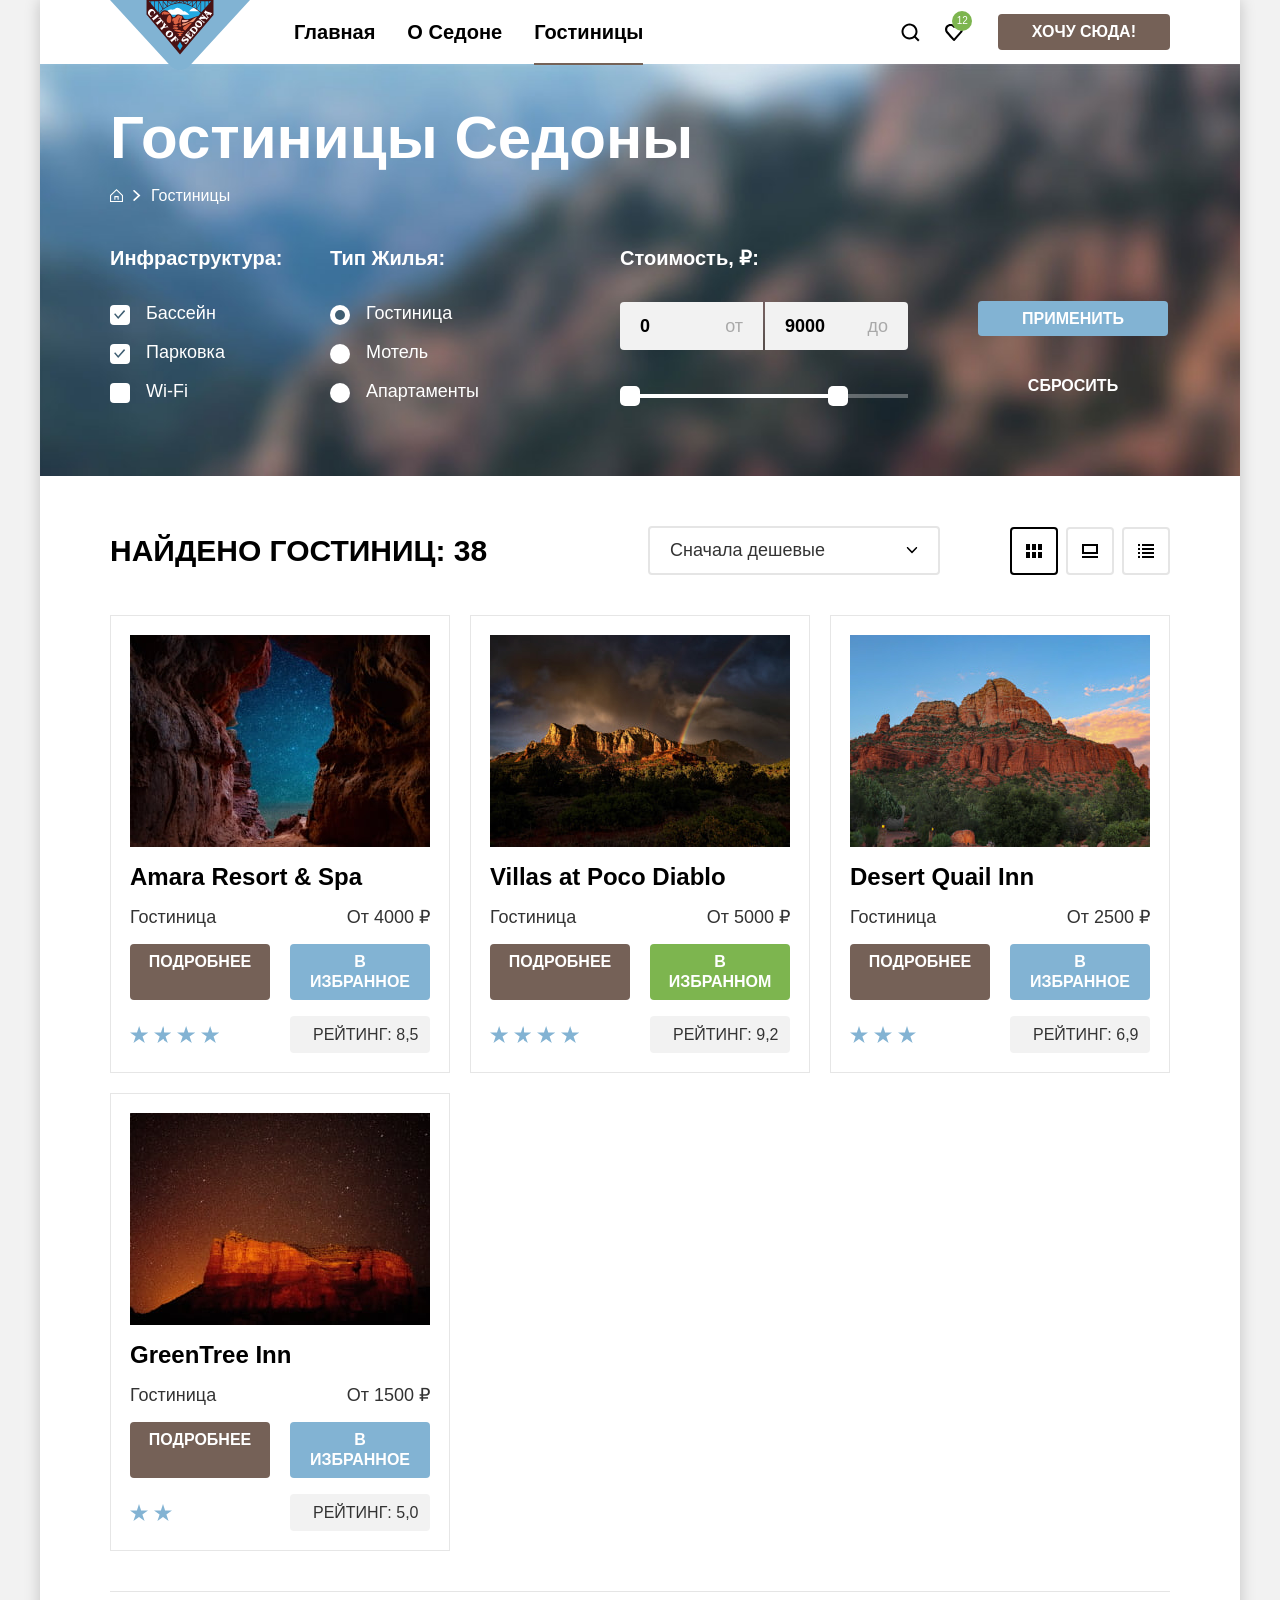
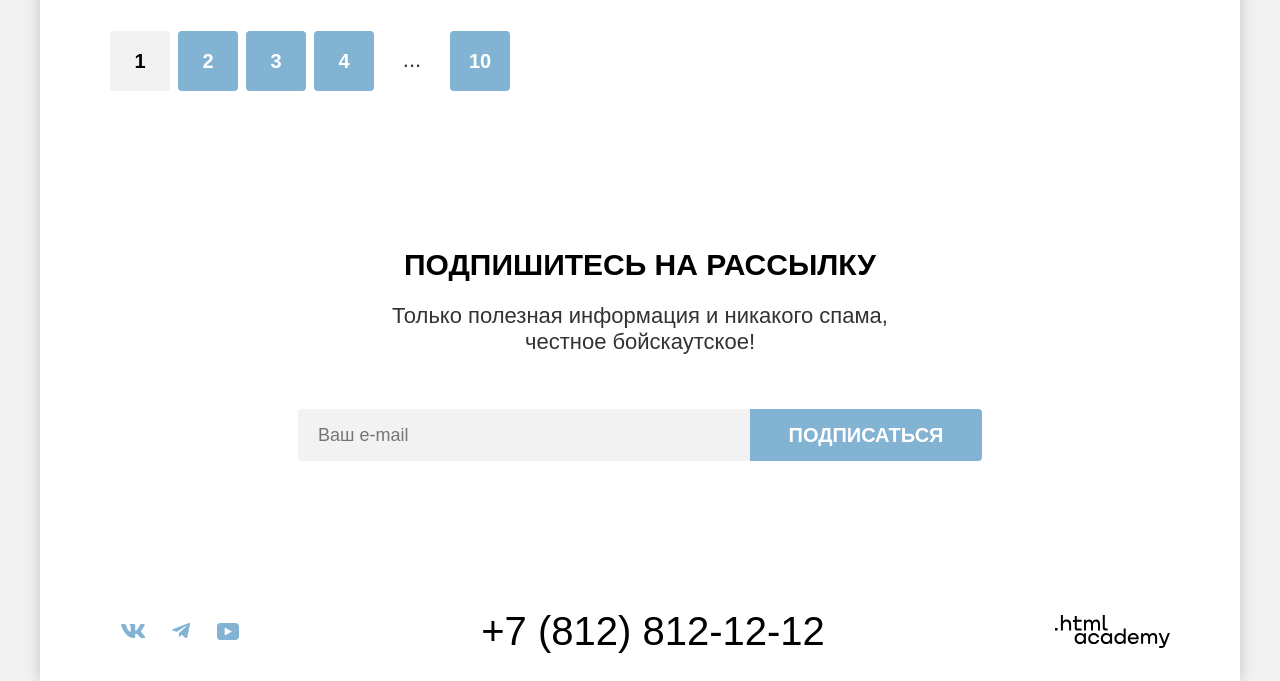
==== commit 0051382b: "Merge pull request #2 from SvetLanna102/master" ====
--- a/catalog.html
+++ b/catalog.html
@@ -49,7 +49,7 @@
 
       </header>
       <main data-test="main" class="main-inner">
-        <section data-test="filter" class="filter-content">
+        <section class="filter-content">
           <header class="inner-header">
             <h1 class="inner-header-title">Гостиницы Седоны</h1>
             <ul class="breadcrumbs">
@@ -64,7 +64,7 @@
             </ul>
           </header>
           <h2 class="visually-hidden">Фильтры для поиска</h2>
-          <form class="catalog-filter" action="https://echo.htmlacademy.ru/" method="get">
+          <form data-test="filter" class="catalog-filter" action="https://echo.htmlacademy.ru/" method="get">
             <fieldset class="filter-content-group filter-complex">
               <legend class="filter-content-title">Инфраструктура:</legend>
               <ul class="filter-content-list">
@@ -80,7 +80,6 @@
                     <input class="control-input visually-hidden" type="checkbox" name="parking" checked>
                     <span class="control-mark"></span>
                     <span class="control-label"> Парковка </span>
-
                   </label>
                 </li>
                 <li class="filter-content-item">
@@ -88,7 +87,6 @@
                     <input class="control-input visually-hidden" type="checkbox" name="wi-fi">
                     <span class="control-mark"></span>
                     <span class="control-label"> Wi-Fi </span>
-
                   </label>
                 </li>
               </ul>
@@ -131,7 +129,6 @@
                   <input class="field-price field-price-to" type="number" name="price-to" id="price-to" value="9000"
                     placeholder="9000"></label>
               </div>
-
               <div class="range-scale">
                 <div class="range-bar" style="left: 0; width: 226px;">
                   <button type="button" class="range-toggle toggle-min">
@@ -142,7 +139,6 @@
                   </button>
                 </div>
               </div>
-
             </fieldset>
             <div class="filter-content-button">
               <button class="button-apply" type="submit">Применить</button>
@@ -297,7 +293,7 @@
           </li>
         </ul>
         <a class="contacts-phone" href="tel:88128121212">+7 (812) 812-12-12</a>
-        <a class="htmlacademy-link" href="https://htmlacademy.ru/">
+        <a class="htmlacademy-link" href="https://htmlacademy.ru/intensive/htmlcss">
           <span class="visually-hidden">"Логотип HTML academy"</span>
         </a>
       </footer>
--- a/styles/styles.css
+++ b/styles/styles.css
@@ -20,7 +20,7 @@
   font-size: 22px;
   line-height: 26px;
   color: #333333;
-  background-color: #ffffff;
+  background-color: #f2f2f2;
   min-width: 1280px;
   min-height: 100%;
 }
@@ -36,6 +36,7 @@
 }
 
 .page-container {
+  background-color: #ffffff;
   box-shadow: 0 0 15px 0 rgba(0, 0, 0, 0.2);
   display: flex;
   flex-direction: column;
@@ -276,6 +277,7 @@
   text-transform: uppercase;
   margin: 0 auto 25px;
   text-align: center;
+  color: #000000;
 }
 
 .text {
@@ -453,6 +455,8 @@
   margin: 0;
   padding: 0;
   margin-bottom: 30px;
+  text-transform: uppercase;
+  color: #000000;
 }
 
 .services-item:nth-child(2) {
@@ -528,6 +532,8 @@
   text-transform: uppercase;
   margin: 0;
   border: none;
+  border-radius: 4px;
+  cursor: pointer;
 }
 
 .button-search:hover,
@@ -551,9 +557,8 @@
 
 .subscribe {
   background-image: url("../images/background-filter.jpg");
-  background-color: #82b3d3;
+  background-color: rgba(131, 179, 211, 0.6);
   background-repeat: no-repeat;
-  background-position: center;
   background-size: cover;
 }
 
@@ -567,6 +572,10 @@
   text-transform: uppercase;
   margin: 0;
   margin-bottom: 20px;
+}
+
+.subscribe-title-catalog {
+  color: #000000;
 }
 
 .subscribe-title {
@@ -600,6 +609,7 @@
   width: 232px;
   border-style: none;
   border-radius: 0 4px 4px 0;
+  cursor: pointer;
 }
 
 .subscribe-button:hover,
@@ -757,7 +767,7 @@
   background-image: url("../images/catalog-filter.jpg");
   background-repeat: no-repeat;
   background-position: center;
-  background-color: #82b3d3;
+  background-color: rgba(131, 179, 211, 0.6);
   background-size: cover;
   min-height: 412px;
   padding: 35px 70px;
@@ -893,6 +903,11 @@
   content: "";
 }
 
+.control:active .control-mark,
+.control:active .control-label {
+  opacity: 0.3;
+}
+
 .filter-content-title {
   font-size: 20px;
   line-height: 24px;
@@ -1031,7 +1046,6 @@
   background-color: #f2f2f2;
   padding: 12px 40px 12px 20px;
   border-style: none;
-  -moz-appearance: textfield;
 }
 
 .field-price:hover {
@@ -1059,20 +1073,12 @@
 .view-card-hotel-list {
   display: flex;
   flex-wrap: wrap;
+  max-width: 208px;
   margin: 0;
   padding: 0;
   list-style-type: none;
-  margin-left: auto;
-}
-
-.view-card-hotel-item {
-  width: 48px;
-  height: 48px;
-  margin-right: 8px;
-}
-
-.view-card-hotel-item:last-child {
-  margin-right: 0;
+  margin-left: 70px;
+  gap: 8px;
 }
 
 .view-sort {
@@ -1087,6 +1093,7 @@
 
 .view-sort-tile {
   background-image: url("../images/icons/view-icon-3.svg");
+  border: 2px solid #000000;
 }
 
 .view-sort-card {
@@ -1106,6 +1113,10 @@
 .view-sort:focus {
   border: 2px solid #68a2ca;
   outline: none;
+}
+
+.view-sort:active {
+  border: 2px solid #000000;
 }
 
 .card-hotel-list {
@@ -1157,6 +1168,7 @@
   text-align: center;
   text-transform: uppercase;
   border: none;
+  cursor: pointer;
 }
 
 .button-apply {
@@ -1256,7 +1268,7 @@
   border: 2px solid #e5e5e5;
   background-color: #ffffff;
   border-radius: 4px;
-  padding: 12px 20px;
+  padding: 12px 48px 12px 20px;
   background-image: url("../images/icons/vector.svg");
   background-repeat: no-repeat;
   background-size: 12px 7px;
@@ -1305,6 +1317,7 @@
   text-align: center;
   text-transform: uppercase;
   padding: 8px 18px;
+  cursor: pointer;
 
 }
 
@@ -1374,6 +1387,7 @@
   margin-right: 8px;
   border-radius: 4px;
   padding: 11px;
+  border: 1px solid transparent;
 }
 
 .pagination-current {
@@ -1381,8 +1395,8 @@
   background-color: #f2f2f2;
 }
 
-.pagination-link:hover,
-.pagination-link:focus {
+.pagination-link:not(.pagination-current):hover,
+.pagination-link:not(.pagination-current):focus-visible {
   background: #68a2ca;
   border: 1px solid #82b3d3;
 }
@@ -1439,6 +1453,8 @@
 }
 
 .modal {
+  display: flex;
+  flex-direction: column;
   position: relative;
   width: 717px;
   min-height: 576px;
@@ -1447,6 +1463,8 @@
   padding: 64px 70px;
   box-shadow: 0 25px 50px rgba(0, 0, 0, 0.15);
   box-sizing: border-box;
+  max-height: 85vh;
+  overflow-y: auto;
 }
 
 .modal-content {
@@ -1582,9 +1600,13 @@
   font-size: 16px;
   line-height: 21px;
   font-weight: 400;
-  margin: 0 auto 0 137px;
+  margin: 4px auto 0 137px;
   padding-left: 20px;
-  min-width: 320px;
+  min-width: 400px;
+  display: block;
+  white-space: normal;
+  overflow-wrap: break-word;
+  word-break: break-word;
 }
 
 .modal-error-text {
@@ -1637,12 +1659,16 @@
   outline: none;
 }
 
-.icon-minus,
-.icon-plus {
+input[type="number"] {
+  -moz-appearance: textfield;
+}
+
+.counter-button::before {
+  content: "";
   display: block;
   width: 14px;
-  height: 100%;
-  background-color: rgba(117, 97, 87, 0.5);
+  height: 14px;
+  background-color: rgba(117, 97, 87, 0.3);
   -webkit-mask-repeat: no-repeat;
   mask-repeat: no-repeat;
   -webkit-mask-position: center;
@@ -1651,18 +1677,17 @@
   mask-size: contain;
 }
 
-.icon-minus {
-  -webkit-mask-image: url("../images/icons/minus1.svg");
-  mask-image: url("../images/icons/minus1.svg");
-}
-
-.icon-plus {
-  -webkit-mask-image: url("../images/icons/plus1.svg");
-  mask-image: url("../images/icons/plus1.svg");
-}
-
-.counter-button:hover .icon-minus,
-.counter-button:hover .icon-plus {
+.counter-button.counter-minus::before {
+  -webkit-mask-image: url("../images/icons/minus.svg");
+  mask-image: url("../images/icons/minus.svg");
+}
+
+.counter-button.counter-plus::before {
+  -webkit-mask-image: url("../images/icons/plus.svg");
+  mask-image: url("../images/icons/plus.svg");
+}
+
+.counter-button:hover::before {
   background-color: #000000;
 }
 
@@ -1700,6 +1725,7 @@
 
 .modal-search-button {
   width: 100%;
+  min-height: 60px;
   padding: 18px;
   margin: 0;
   margin-top: 25px;
@@ -1712,7 +1738,6 @@
   border: none;
   border-radius: 10px;
   cursor: pointer;
-  min-height: 60px;
   background: #83b3d3;
 }
 
